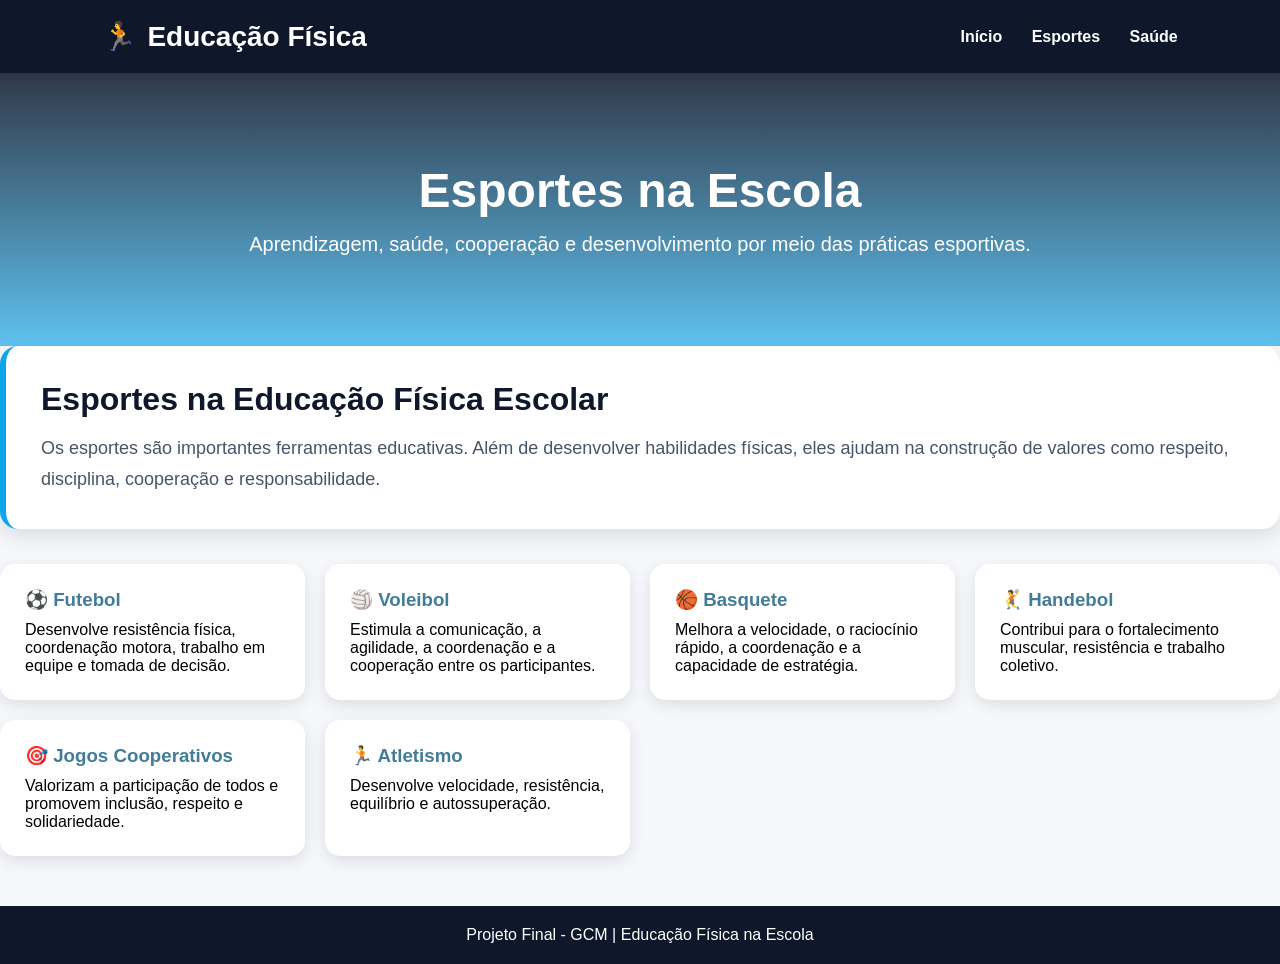
==== esportes.html @ 092c9ba0 "Adição da página de esportes com conteúdoe informações educativas" ====
<!DOCTYPE html>
<html lang="pt-BR">
<head>
  <meta charset="UTF-8">
  <meta name="viewport" content="width=device-width, initial-scale=1.0">
  <title>Esportes</title>
  <link rel="stylesheet" href="style.css">
</head>
<body>

<header class="header">
  <div class="logo">
    🏃 <span>Educação Física</span>
  </div>

  <nav>
    <a href="index.html">Início</a>
    <a href="esportes.html">Esportes</a>
    <a href="saude.html">Saúde</a>
  </nav>
</header>

<section class="banner-pagina">
  <h1>Esportes na Escola</h1>
  <p>Aprendizagem, saúde, cooperação e desenvolvimento por meio das práticas esportivas.</p>
</section>

<main class="pagina">

  <section class="intro">
    <h2>Esportes na Educação Física Escolar</h2>
    <p>
      Os esportes são importantes ferramentas educativas. Além de desenvolver habilidades físicas,
      eles ajudam na construção de valores como respeito, disciplina, cooperação e responsabilidade.
    </p>
  </section>

  <section class="lista">

    <div>
      <h3>⚽ Futebol</h3>
      <p>Desenvolve resistência física, coordenação motora, trabalho em equipe e tomada de decisão.</p>
    </div>

    <div>
      <h3>🏐 Voleibol</h3>
      <p>Estimula a comunicação, a agilidade, a coordenação e a cooperação entre os participantes.</p>
    </div>

    <div>
      <h3>🏀 Basquete</h3>
      <p>Melhora a velocidade, o raciocínio rápido, a coordenação e a capacidade de estratégia.</p>
    </div>

    <div>
      <h3>🤾 Handebol</h3>
      <p>Contribui para o fortalecimento muscular, resistência e trabalho coletivo.</p>
    </div>

    <div>
      <h3>🎯 Jogos Cooperativos</h3>
      <p>Valorizam a participação de todos e promovem inclusão, respeito e solidariedade.</p>
    </div>

    <div>
      <h3>🏃 Atletismo</h3>
      <p>Desenvolve velocidade, resistência, equilíbrio e autossuperação.</p>
    </div>

  </section>

</main>

<footer>
  <p>Projeto Final - GCM | Educação Física na Escola</p>
</footer>

</body>
</html>
---- style.css ----
*{
margin:0;
padding:0;
box-sizing:border-box;
font-family:'Segoe UI',sans-serif;
}

body{
background:#f5f7fa;
}

.header{
background:#0f172a;
padding:20px 8%;
display:flex;
justify-content:space-between;
align-items:center;
box-shadow:0 4px 10px rgba(0,0,0,0.2);
}

.logo{
color:white;
font-size:28px;
font-weight:bold;
display:flex;
align-items:center;
gap:10px;
}

.logo i{
color:#38bdf8;
font-size:32px;
}

nav a{
color:white;
color:(226, 241, 14);
text-decoration:none;
margin-left:25px;
font-weight:600;
}

nav a:hover{
color:#38bdf8;
}

.hero{
height:550px;
background:
linear-gradient(rgba(15,23,42,.75),
rgba(14,165,233,.55)),
url("https://images.unsplash.com/photo-1517649763962-0c623066013b?auto=format&fit=crop&w=1600&q=80");

background-size:cover;
background-position:center;
display:flex;
align-items:center;
padding:0 8%;
color:white;
}

.hero-content{
max-width:700px;
}

.hero h1{
font-size:58px;
margin-bottom:20px;
}

.hero p{
font-size:22px;
margin-bottom:30px;
}

.btn{
background:#f97316;
padding:15px 35px;
border-radius:30px;
text-decoration:none;
color:white;
font-weight:bold;
}

.btn:hover{
background:#ea580c;
}

.cards{
width:85%;
margin:60px auto;
display:grid;
grid-template-columns:repeat(auto-fit,minmax(280px,1fr));
gap:25px;
}

.card{
background:white;
padding:30px;
border-radius:15px;
box-shadow:0 5px 15px rgba(0,0,0,0.1);
text-align:center;
transition:.3s;
}

.card:hover{
transform:translateY(-8px);
}

.card i{
font-size:50px;
color:#0ea5e9;
margin-bottom:15px;
}

.card h3{
margin-bottom:10px;
color:#0f172a;
}

footer{
background:#0f172a;
color:white;
text-align:center;
padding:20px;
margin-top:50px;
}

@media(max-width:768px){

.hero h1{
font-size:38px;
}

.hero p{
font-size:18px;
}

.header{
flex-direction:column;
}

nav{
margin-top:15px;
}

}
.sobre-site{
width:85%;
margin:60px auto;
background:white;
padding:35px;
border-radius:15px;
box-shadow:0 5px 15px rgba(0,0,0,.1);
}

.sobre-site h2{
margin-bottom:20px;
color:#0f172a;
}

.sobre-site p{
margin-bottom:15px;
line-height:1.8;
font-size:18px;
}

.lista{
display:grid;
grid-template-columns:repeat(auto-fit,minmax(300px,1fr));
gap:20px;
margin-top:30px;
}

.lista div{
background:rgb(255, 255, 255);
padding:25px;
border-radius:15px;
box-shadow:0 5px 15px rgba(0,0,0,.1);
}

.lista h3{
color:#417c99;
margin-bottom:10px;
}
.banner-pagina {
  background: linear-gradient(rgba(15,23,42,.85), rgba(14,165,233,.65)),
  url("https://images.unsplash.com/photo-1521412644187-c49fa049e84d?auto=format&fit=crop&w=1600&q=80");
  background-size: cover;
  background-position: center;
  color: white;
  padding: 90px 8%;
  text-align: center;
}

.banner-pagina h1 {
  font-size: 48px;
  margin-bottom: 15px;
}

.banner-pagina p {
  font-size: 20px;
  max-width: 800px;
  margin: auto;
}

.intro {
  background: white;
  padding: 35px;
  border-radius: 18px;
  box-shadow: 0 8px 20px rgba(0,0,0,.10);
  margin-bottom: 35px;
  border-left: 6px solid #0ea5e9;
}

.intro h2 {
  color: #0f172a;
  font-size: 32px;
  margin-bottom: 15px;
}

.intro p {
  color: #475569;
  font-size: 18px;
  line-height: 1.7;
}

.lista div {
  transition: .3s;
}

.lista div:hover {
  transform: translateY(-8px);
  border-top: 5px solid #f97316;
}

@media(max-width:768px) {
  .banner-pagina h1 {
    font-size: 34px;
  }

  .banner-pagina p {
    font-size: 17px;
  }
}
.banner-saude{
background:
linear-gradient(rgba(15,23,42,.85),
rgba(34,197,94,.55)),
url("https://images.unsplash.com/photo-1518611012118-696072aa579a?auto=format&fit=crop&w=1600&q=80");

background-size:cover;
background-position:center;
color:white;
text-align:center;
padding:90px 8%;
}

.banner-saude h1{
font-size:48px;
margin-bottom:15px;
}

.banner-saude p{
font-size:20px;
max-width:800px;
margin:auto;
}

.beneficios{
margin-top:50px;
}

.beneficios h2{
text-align:center;
margin-bottom:30px;
font-size:32px;
color:#0f172a;
}

.beneficios-grid{
display:grid;
grid-template-columns:repeat(auto-fit,minmax(220px,1fr));
gap:20px;
}

.beneficio-card{
background:white;
padding:30px;
text-align:center;
border-radius:15px;
box-shadow:0 5px 15px rgba(0,0,0,.1);
font-size:40px;
transition:.3s;
}

.beneficio-card h3{
font-size:18px;
margin-top:15px;
color:#0f172a;
}

.beneficio-card:hover{
transform:translateY(-8px);
background:#f0fdf4;
}

@media(max-width:768px){

.banner-saude h1{
font-size:34px;
}

.banner-saude p{
font-size:17px;
}

}
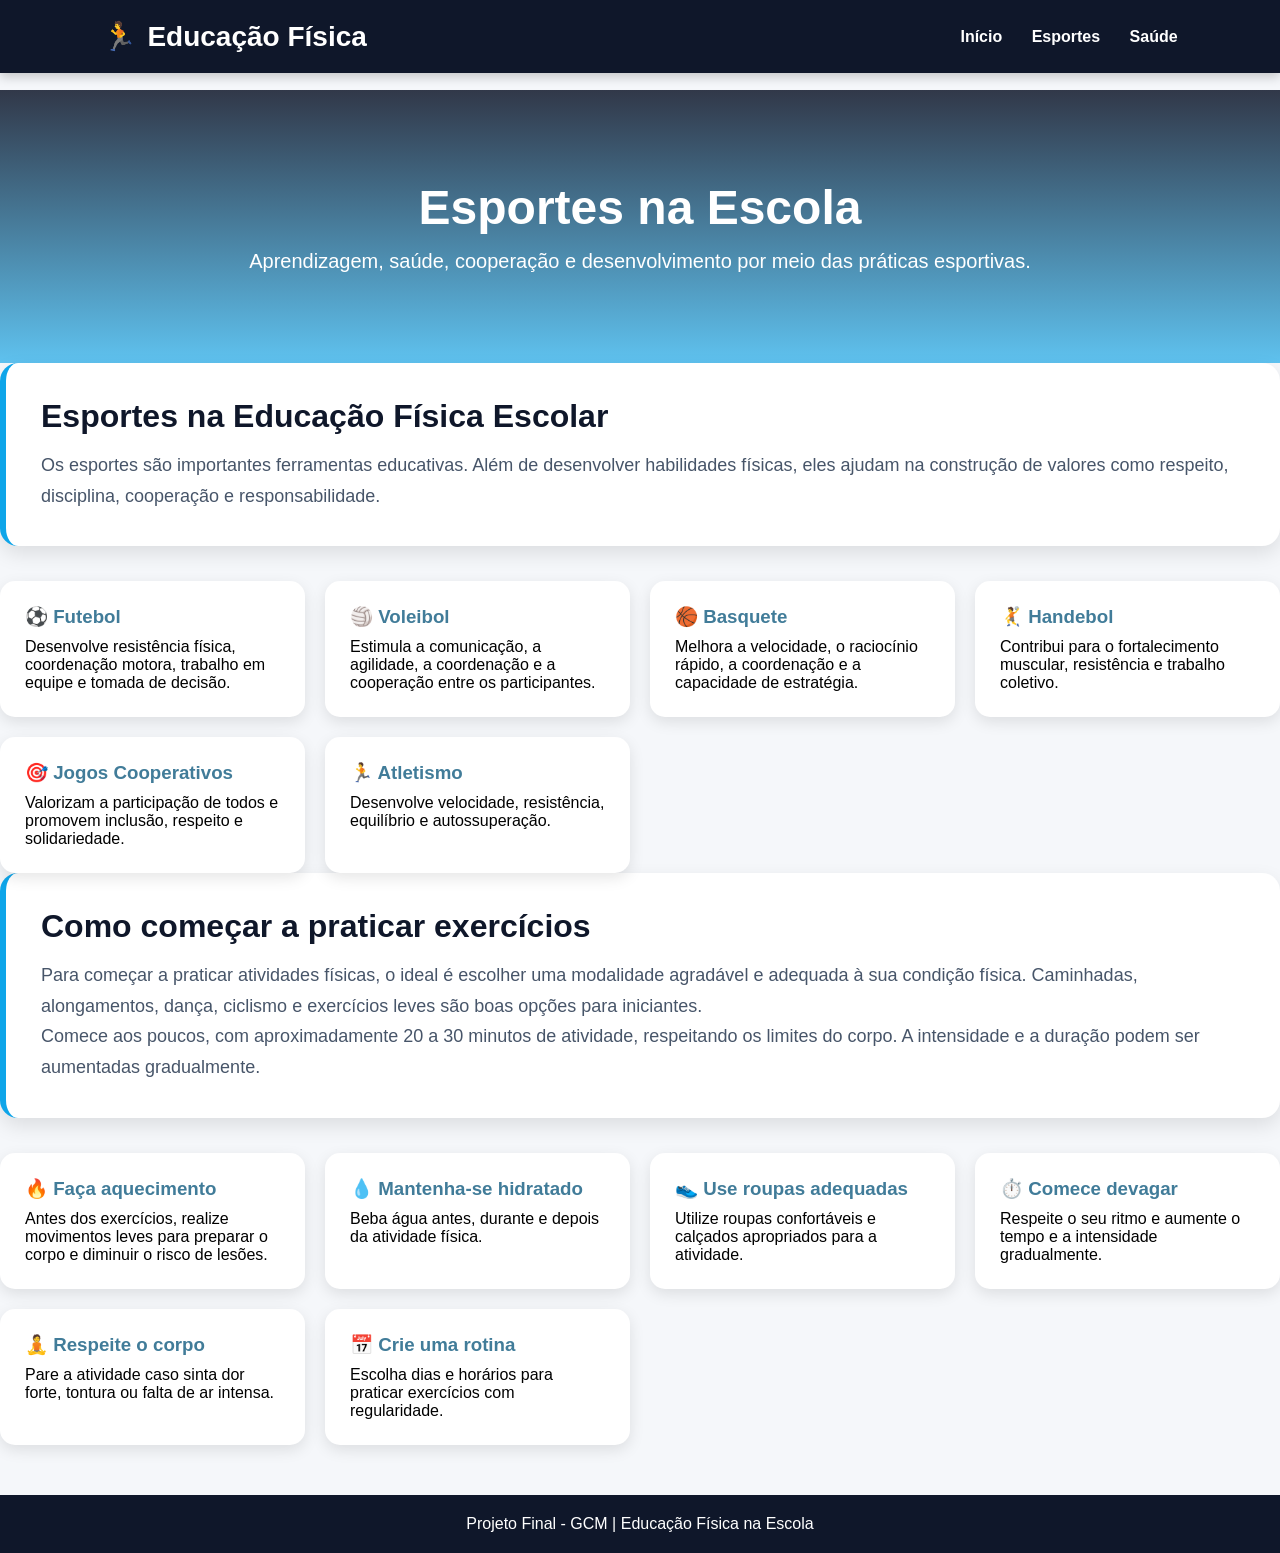
==== commit e86ccdd2: "ISSUE-14: Foram adicionadas recomendações para iniciantes, aquecimento, hidratação e prática segura " ====
--- a/esportes.html
+++ b/esportes.html
@@ -67,7 +67,66 @@
       <p>Desenvolve velocidade, resistência, equilíbrio e autossuperação.</p>
     </div>
 
-  </section>
+  </section><section class="intro">
+  <h2>Como começar a praticar exercícios</h2>
+
+  <p>
+    Para começar a praticar atividades físicas, o ideal é escolher uma
+    modalidade agradável e adequada à sua condição física. Caminhadas,
+    alongamentos, dança, ciclismo e exercícios leves são boas opções para
+    iniciantes.
+  </p>
+
+  <p>
+    Comece aos poucos, com aproximadamente 20 a 30 minutos de atividade,
+    respeitando os limites do corpo. A intensidade e a duração podem ser
+    aumentadas gradualmente.
+  </p>
+</section>
+<section class="lista">
+  <div>
+    <h3>🔥 Faça aquecimento</h3>
+    <p>
+      Antes dos exercícios, realize movimentos leves para preparar o corpo
+      e diminuir o risco de lesões.
+    </p>
+  </div>
+
+  <div>
+    <h3>💧 Mantenha-se hidratado</h3>
+    <p>
+      Beba água antes, durante e depois da atividade física.
+    </p>
+  </div>
+
+  <div>
+    <h3>👟 Use roupas adequadas</h3>
+    <p>
+      Utilize roupas confortáveis e calçados apropriados para a atividade.
+    </p>
+  </div>
+
+  <div>
+    <h3>⏱️ Comece devagar</h3>
+    <p>
+      Respeite o seu ritmo e aumente o tempo e a intensidade gradualmente.
+    </p>
+  </div>
+
+  <div>
+    <h3>🧘 Respeite o corpo</h3>
+    <p>
+      Pare a atividade caso sinta dor forte, tontura ou falta de ar intensa.
+    </p>
+  </div>
+
+  <div>
+    <h3>📅 Crie uma rotina</h3>
+    <p>
+      Escolha dias e horários para praticar exercícios com regularidade.
+    </p>
+  </div>
+</section>
 
 </main>
 
--- a/style.css
+++ b/style.css
@@ -7,6 +7,7 @@
 
 body{
 background:#f5f7fa;
+padding-top:90px;
 }
 
 .header{
@@ -16,6 +17,12 @@
 justify-content:space-between;
 align-items:center;
 box-shadow:0 4px 10px rgba(0,0,0,0.2);
+
+position:fixed;
+top:0;
+left:0;
+width:100%;
+z-index:1000;
 }
 
 .logo{
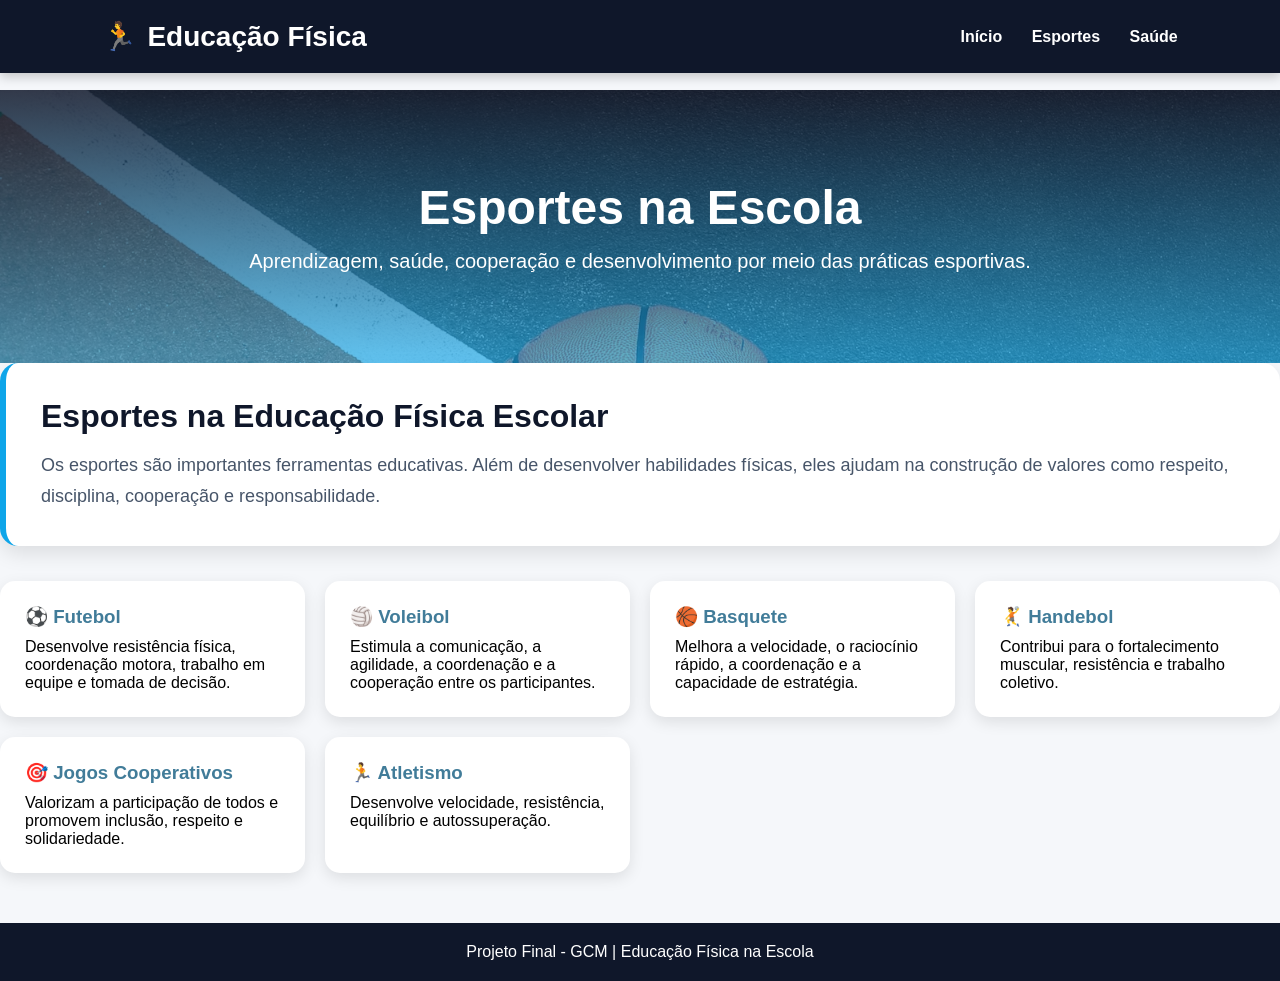
==== commit 5ab756e5: "Revert "ISSUE-14: Foram adicionadas recomendações para iniciantes, aquecimento, hidratação e prática" ====
--- a/esportes.html
+++ b/esportes.html
@@ -67,66 +67,7 @@
       <p>Desenvolve velocidade, resistência, equilíbrio e autossuperação.</p>
     </div>
 
-  </section><section class="intro">
-  <h2>Como começar a praticar exercícios</h2>
-
-  <p>
-    Para começar a praticar atividades físicas, o ideal é escolher uma
-    modalidade agradável e adequada à sua condição física. Caminhadas,
-    alongamentos, dança, ciclismo e exercícios leves são boas opções para
-    iniciantes.
-  </p>
-
-  <p>
-    Comece aos poucos, com aproximadamente 20 a 30 minutos de atividade,
-    respeitando os limites do corpo. A intensidade e a duração podem ser
-    aumentadas gradualmente.
-  </p>
-</section>
-<section class="lista">
-  <div>
-    <h3>🔥 Faça aquecimento</h3>
-    <p>
-      Antes dos exercícios, realize movimentos leves para preparar o corpo
-      e diminuir o risco de lesões.
-    </p>
-  </div>
-
-  <div>
-    <h3>💧 Mantenha-se hidratado</h3>
-    <p>
-      Beba água antes, durante e depois da atividade física.
-    </p>
-  </div>
-
-  <div>
-    <h3>👟 Use roupas adequadas</h3>
-    <p>
-      Utilize roupas confortáveis e calçados apropriados para a atividade.
-    </p>
-  </div>
-
-  <div>
-    <h3>⏱️ Comece devagar</h3>
-    <p>
-      Respeite o seu ritmo e aumente o tempo e a intensidade gradualmente.
-    </p>
-  </div>
-
-  <div>
-    <h3>🧘 Respeite o corpo</h3>
-    <p>
-      Pare a atividade caso sinta dor forte, tontura ou falta de ar intensa.
-    </p>
-  </div>
-
-  <div>
-    <h3>📅 Crie uma rotina</h3>
-    <p>
-      Escolha dias e horários para praticar exercícios com regularidade.
-    </p>
-  </div>
-</section>
+  </section>
 
 </main>
 
--- a/style.css
+++ b/style.css
@@ -56,7 +56,7 @@
 background:
 linear-gradient(rgba(15,23,42,.75),
 rgba(14,165,233,.55)),
-url("https://images.unsplash.com/photo-1517649763962-0c623066013b?auto=format&fit=crop&w=1600&q=80");
+url("img/banner-home.avif");
 
 background-size:cover;
 background-position:center;
@@ -192,7 +192,7 @@
 }
 .banner-pagina {
   background: linear-gradient(rgba(15,23,42,.85), rgba(14,165,233,.65)),
-  url("https://images.unsplash.com/photo-1521412644187-c49fa049e84d?auto=format&fit=crop&w=1600&q=80");
+  url("img/banner-esportes.avif");
   background-size: cover;
   background-position: center;
   color: white;
@@ -254,7 +254,7 @@
 background:
 linear-gradient(rgba(15,23,42,.85),
 rgba(34,197,94,.55)),
-url("https://images.unsplash.com/photo-1518611012118-696072aa579a?auto=format&fit=crop&w=1600&q=80");
+url("img/banner-saude.avif");
 
 background-size:cover;
 background-position:center;
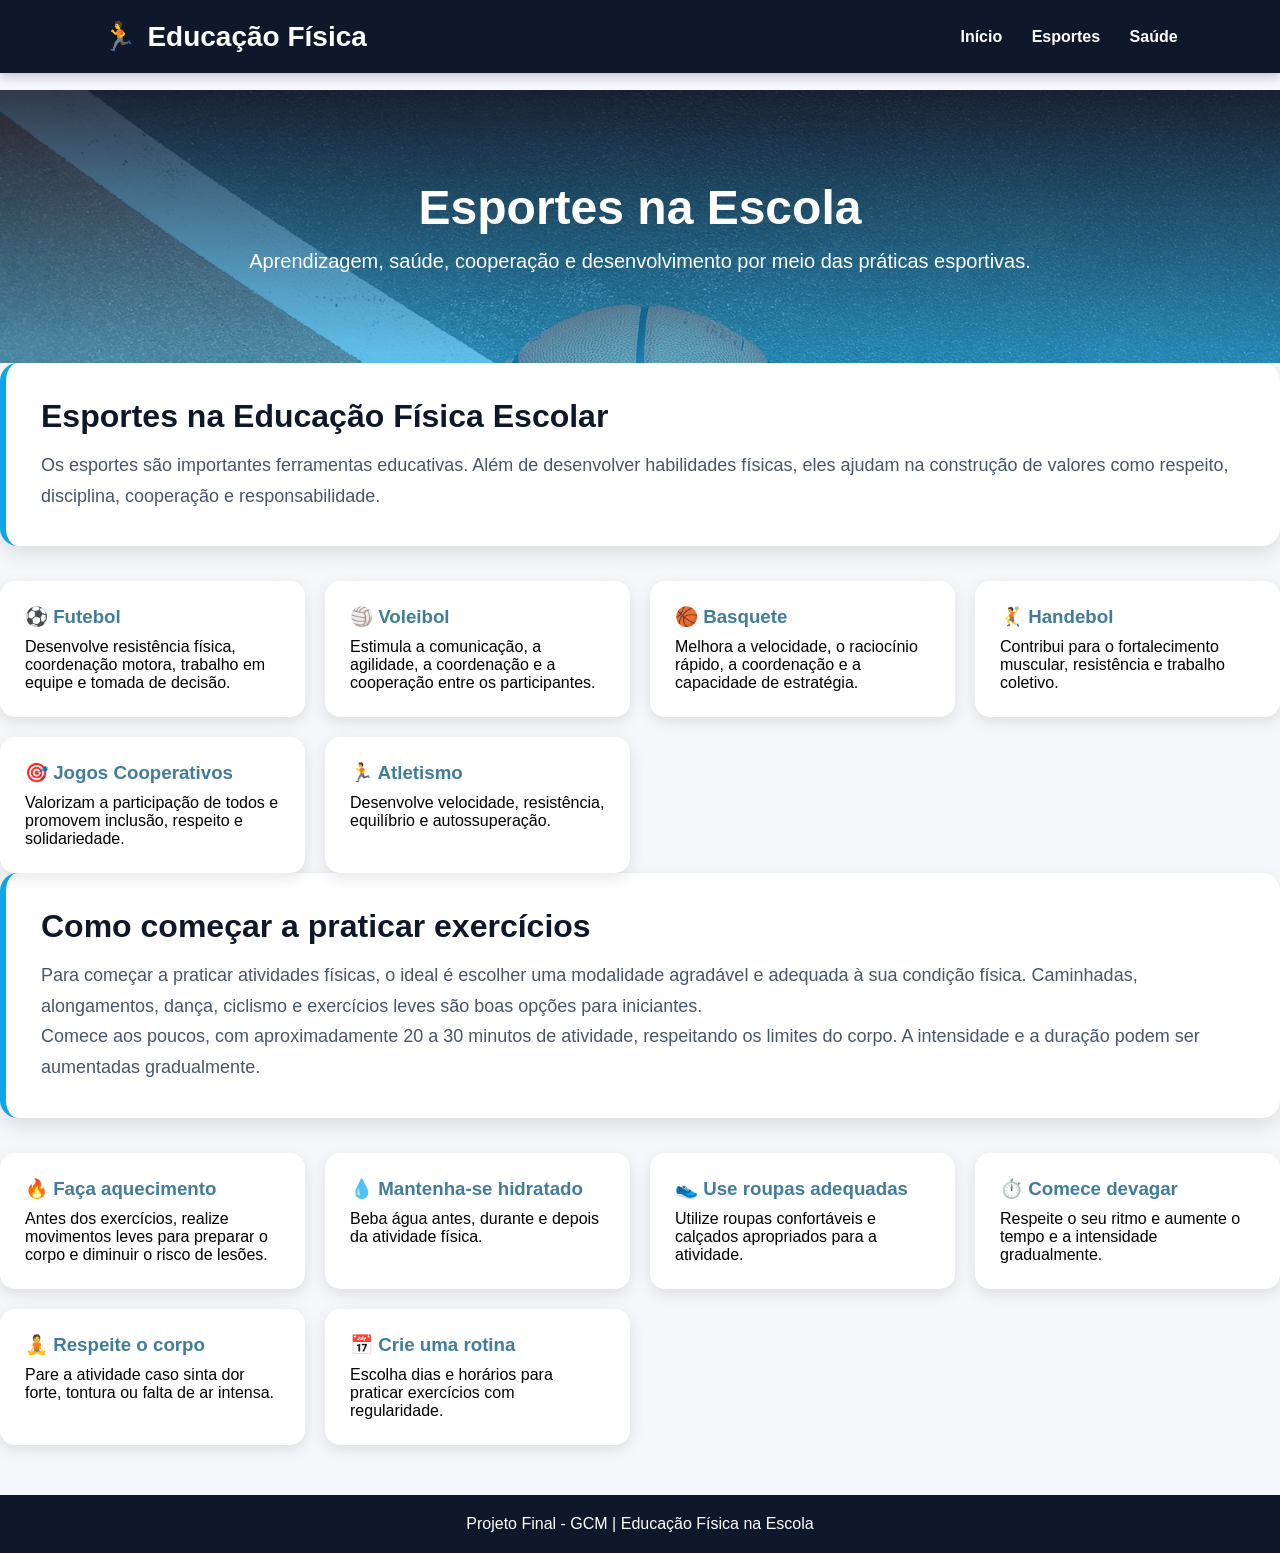
==== commit cf4fda0b: "ISSUE-14: Foram adicionadas recomendações para iniciantes, aquecimento, hidratação e prática segura " ====
--- a/esportes.html
+++ b/esportes.html
@@ -1,79 +1,142 @@
 <!DOCTYPE html>
 <html lang="pt-BR">
+
 <head>
   <meta charset="UTF-8">
   <meta name="viewport" content="width=device-width, initial-scale=1.0">
   <title>Esportes</title>
   <link rel="stylesheet" href="style.css">
 </head>
+
 <body>
 
-<header class="header">
-  <div class="logo">
-    🏃 <span>Educação Física</span>
-  </div>
+  <header class="header">
+    <div class="logo">
+      🏃 <span>Educação Física</span>
+    </div>
 
-  <nav>
-    <a href="index.html">Início</a>
-    <a href="esportes.html">Esportes</a>
-    <a href="saude.html">Saúde</a>
-  </nav>
-</header>
+    <nav>
+      <a href="index.html">Início</a>
+      <a href="esportes.html">Esportes</a>
+      <a href="saude.html">Saúde</a>
+    </nav>
+  </header>
 
-<section class="banner-pagina">
-  <h1>Esportes na Escola</h1>
-  <p>Aprendizagem, saúde, cooperação e desenvolvimento por meio das práticas esportivas.</p>
-</section>
-
-<main class="pagina">
-
-  <section class="intro">
-    <h2>Esportes na Educação Física Escolar</h2>
-    <p>
-      Os esportes são importantes ferramentas educativas. Além de desenvolver habilidades físicas,
-      eles ajudam na construção de valores como respeito, disciplina, cooperação e responsabilidade.
-    </p>
+  <section class="banner-pagina">
+    <h1>Esportes na Escola</h1>
+    <p>Aprendizagem, saúde, cooperação e desenvolvimento por meio das práticas esportivas.</p>
   </section>
 
-  <section class="lista">
+  <main class="pagina">
 
-    <div>
-      <h3>⚽ Futebol</h3>
-      <p>Desenvolve resistência física, coordenação motora, trabalho em equipe e tomada de decisão.</p>
-    </div>
+    <section class="intro">
+      <h2>Esportes na Educação Física Escolar</h2>
+      <p>
+        Os esportes são importantes ferramentas educativas. Além de desenvolver habilidades físicas,
+        eles ajudam na construção de valores como respeito, disciplina, cooperação e responsabilidade.
+      </p>
+    </section>
 
-    <div>
-      <h3>🏐 Voleibol</h3>
-      <p>Estimula a comunicação, a agilidade, a coordenação e a cooperação entre os participantes.</p>
-    </div>
+    <section class="lista">
 
-    <div>
-      <h3>🏀 Basquete</h3>
-      <p>Melhora a velocidade, o raciocínio rápido, a coordenação e a capacidade de estratégia.</p>
-    </div>
+      <div>
+        <h3>⚽ Futebol</h3>
+        <p>Desenvolve resistência física, coordenação motora, trabalho em equipe e tomada de decisão.</p>
+      </div>
 
-    <div>
-      <h3>🤾 Handebol</h3>
-      <p>Contribui para o fortalecimento muscular, resistência e trabalho coletivo.</p>
-    </div>
+      <div>
+        <h3>🏐 Voleibol</h3>
+        <p>Estimula a comunicação, a agilidade, a coordenação e a cooperação entre os participantes.</p>
+      </div>
 
-    <div>
-      <h3>🎯 Jogos Cooperativos</h3>
-      <p>Valorizam a participação de todos e promovem inclusão, respeito e solidariedade.</p>
-    </div>
+      <div>
+        <h3>🏀 Basquete</h3>
+        <p>Melhora a velocidade, o raciocínio rápido, a coordenação e a capacidade de estratégia.</p>
+      </div>
 
-    <div>
-      <h3>🏃 Atletismo</h3>
-      <p>Desenvolve velocidade, resistência, equilíbrio e autossuperação.</p>
-    </div>
+      <div>
+        <h3>🤾 Handebol</h3>
+        <p>Contribui para o fortalecimento muscular, resistência e trabalho coletivo.</p>
+      </div>
 
-  </section>
+      <div>
+        <h3>🎯 Jogos Cooperativos</h3>
+        <p>Valorizam a participação de todos e promovem inclusão, respeito e solidariedade.</p>
+      </div>
 
-</main>
+      <div>
+        <h3>🏃 Atletismo</h3>
+        <p>Desenvolve velocidade, resistência, equilíbrio e autossuperação.</p>
+      </div>
 
-<footer>
-  <p>Projeto Final - GCM | Educação Física na Escola</p>
-</footer>
+    </section>
+    <section class="intro">
+      <h2>Como começar a praticar exercícios</h2>
+
+      <p>
+        Para começar a praticar atividades físicas, o ideal é escolher uma
+        modalidade agradável e adequada à sua condição física. Caminhadas,
+        alongamentos, dança, ciclismo e exercícios leves são boas opções para
+        iniciantes.
+      </p>
+
+      <p>
+        Comece aos poucos, com aproximadamente 20 a 30 minutos de atividade,
+        respeitando os limites do corpo. A intensidade e a duração podem ser
+        aumentadas gradualmente.
+      </p>
+    </section>
+
+    <section class="lista">
+      <div>
+        <h3>🔥 Faça aquecimento</h3>
+        <p>
+          Antes dos exercícios, realize movimentos leves para preparar o corpo
+          e diminuir o risco de lesões.
+        </p>
+      </div>
+
+      <div>
+        <h3>💧 Mantenha-se hidratado</h3>
+        <p>
+          Beba água antes, durante e depois da atividade física.
+        </p>
+      </div>
+
+      <div>
+        <h3>👟 Use roupas adequadas</h3>
+        <p>
+          Utilize roupas confortáveis e calçados apropriados para a atividade.
+        </p>
+      </div>
+
+      <div>
+        <h3>⏱️ Comece devagar</h3>
+        <p>
+          Respeite o seu ritmo e aumente o tempo e a intensidade gradualmente.
+        </p>
+      </div>
+
+      <div>
+        <h3>🧘 Respeite o corpo</h3>
+        <p>
+          Pare a atividade caso sinta dor forte, tontura ou falta de ar intensa.
+        </p>
+      </div>
+
+      <div>
+        <h3>📅 Crie uma rotina</h3>
+        <p>
+          Escolha dias e horários para praticar exercícios com regularidade.
+        </p>
+      </div>
+    </section>
+  </main>
+
+  <footer>
+    <p>Projeto Final - GCM | Educação Física na Escola</p>
+  </footer>
 
 </body>
+
 </html>
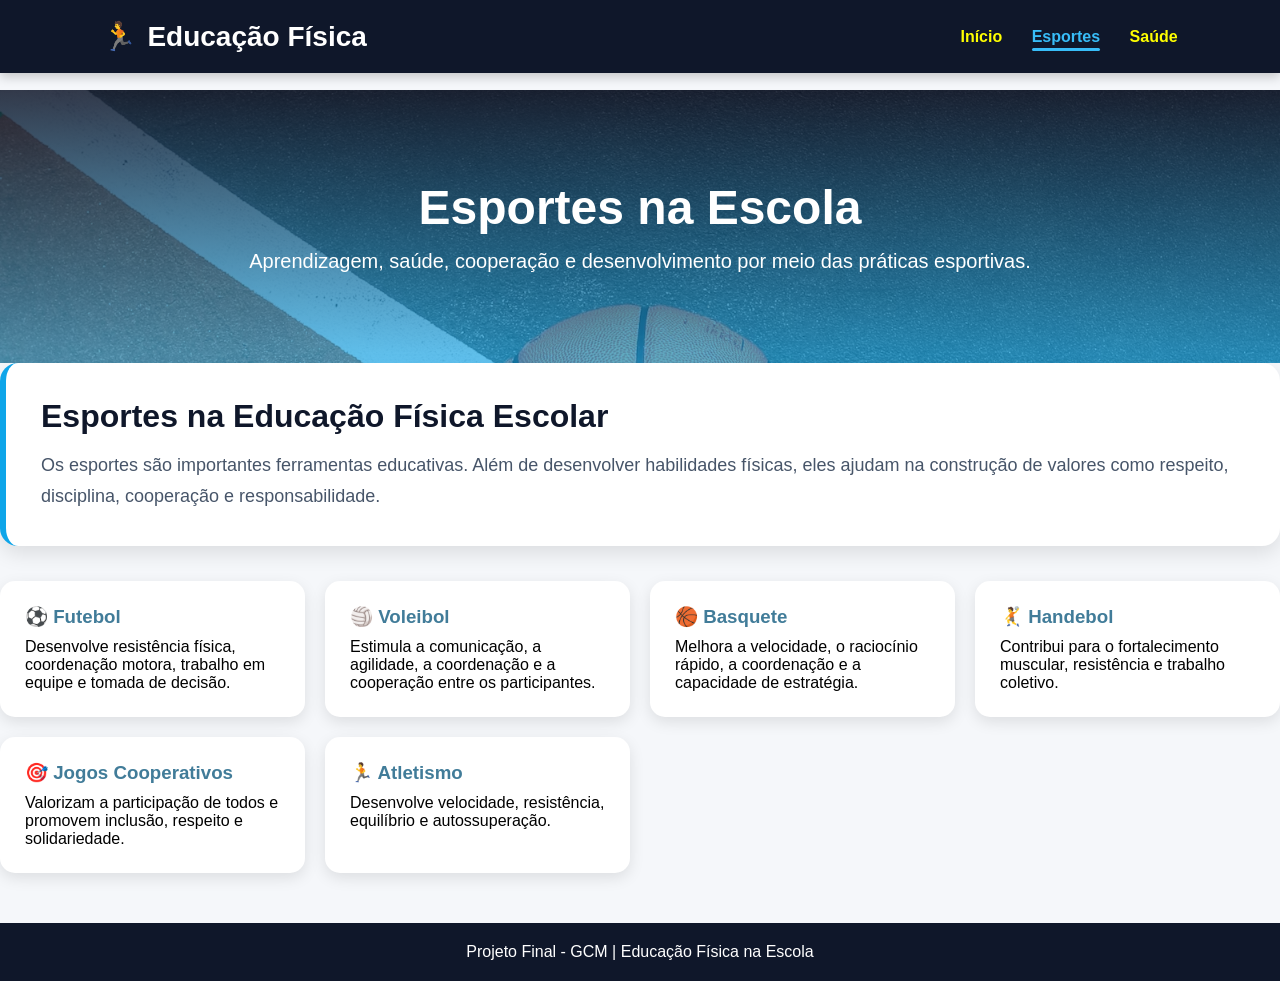
==== commit 9c897698: "Issue#8: Classe active adicionada à navbar para destacar a página atualmente aberta" ====
--- a/esportes.html
+++ b/esportes.html
@@ -1,142 +1,79 @@
 <!DOCTYPE html>
 <html lang="pt-BR">
-
 <head>
   <meta charset="UTF-8">
   <meta name="viewport" content="width=device-width, initial-scale=1.0">
   <title>Esportes</title>
   <link rel="stylesheet" href="style.css">
 </head>
-
 <body>
 
-  <header class="header">
-    <div class="logo">
-      🏃 <span>Educação Física</span>
+<header class="header">
+  <div class="logo">
+    🏃 <span>Educação Física</span>
+  </div>
+
+  <nav>
+    <a href="index.html">Início</a>
+    <a href="esportes.html" class="active">Esportes</a>
+    <a href="saude.html">Saúde</a>
+  </nav>
+</header>
+
+<section class="banner-pagina">
+  <h1>Esportes na Escola</h1>
+  <p>Aprendizagem, saúde, cooperação e desenvolvimento por meio das práticas esportivas.</p>
+</section>
+
+<main class="pagina">
+
+  <section class="intro">
+    <h2>Esportes na Educação Física Escolar</h2>
+    <p>
+      Os esportes são importantes ferramentas educativas. Além de desenvolver habilidades físicas,
+      eles ajudam na construção de valores como respeito, disciplina, cooperação e responsabilidade.
+    </p>
+  </section>
+
+  <section class="lista">
+
+    <div>
+      <h3>⚽ Futebol</h3>
+      <p>Desenvolve resistência física, coordenação motora, trabalho em equipe e tomada de decisão.</p>
     </div>
 
-    <nav>
-      <a href="index.html">Início</a>
-      <a href="esportes.html">Esportes</a>
-      <a href="saude.html">Saúde</a>
-    </nav>
-  </header>
+    <div>
+      <h3>🏐 Voleibol</h3>
+      <p>Estimula a comunicação, a agilidade, a coordenação e a cooperação entre os participantes.</p>
+    </div>
 
-  <section class="banner-pagina">
-    <h1>Esportes na Escola</h1>
-    <p>Aprendizagem, saúde, cooperação e desenvolvimento por meio das práticas esportivas.</p>
+    <div>
+      <h3>🏀 Basquete</h3>
+      <p>Melhora a velocidade, o raciocínio rápido, a coordenação e a capacidade de estratégia.</p>
+    </div>
+
+    <div>
+      <h3>🤾 Handebol</h3>
+      <p>Contribui para o fortalecimento muscular, resistência e trabalho coletivo.</p>
+    </div>
+
+    <div>
+      <h3>🎯 Jogos Cooperativos</h3>
+      <p>Valorizam a participação de todos e promovem inclusão, respeito e solidariedade.</p>
+    </div>
+
+    <div>
+      <h3>🏃 Atletismo</h3>
+      <p>Desenvolve velocidade, resistência, equilíbrio e autossuperação.</p>
+    </div>
+
   </section>
 
-  <main class="pagina">
+</main>
 
-    <section class="intro">
-      <h2>Esportes na Educação Física Escolar</h2>
-      <p>
-        Os esportes são importantes ferramentas educativas. Além de desenvolver habilidades físicas,
-        eles ajudam na construção de valores como respeito, disciplina, cooperação e responsabilidade.
-      </p>
-    </section>
-
-    <section class="lista">
-
-      <div>
-        <h3>⚽ Futebol</h3>
-        <p>Desenvolve resistência física, coordenação motora, trabalho em equipe e tomada de decisão.</p>
-      </div>
-
-      <div>
-        <h3>🏐 Voleibol</h3>
-        <p>Estimula a comunicação, a agilidade, a coordenação e a cooperação entre os participantes.</p>
-      </div>
-
-      <div>
-        <h3>🏀 Basquete</h3>
-        <p>Melhora a velocidade, o raciocínio rápido, a coordenação e a capacidade de estratégia.</p>
-      </div>
-
-      <div>
-        <h3>🤾 Handebol</h3>
-        <p>Contribui para o fortalecimento muscular, resistência e trabalho coletivo.</p>
-      </div>
-
-      <div>
-        <h3>🎯 Jogos Cooperativos</h3>
-        <p>Valorizam a participação de todos e promovem inclusão, respeito e solidariedade.</p>
-      </div>
-
-      <div>
-        <h3>🏃 Atletismo</h3>
-        <p>Desenvolve velocidade, resistência, equilíbrio e autossuperação.</p>
-      </div>
-
-    </section>
-    <section class="intro">
-      <h2>Como começar a praticar exercícios</h2>
-
-      <p>
-        Para começar a praticar atividades físicas, o ideal é escolher uma
-        modalidade agradável e adequada à sua condição física. Caminhadas,
-        alongamentos, dança, ciclismo e exercícios leves são boas opções para
-        iniciantes.
-      </p>
-
-      <p>
-        Comece aos poucos, com aproximadamente 20 a 30 minutos de atividade,
-        respeitando os limites do corpo. A intensidade e a duração podem ser
-        aumentadas gradualmente.
-      </p>
-    </section>
-
-    <section class="lista">
-      <div>
-        <h3>🔥 Faça aquecimento</h3>
-        <p>
-          Antes dos exercícios, realize movimentos leves para preparar o corpo
-          e diminuir o risco de lesões.
-        </p>
-      </div>
-
-      <div>
-        <h3>💧 Mantenha-se hidratado</h3>
-        <p>
-          Beba água antes, durante e depois da atividade física.
-        </p>
-      </div>
-
-      <div>
-        <h3>👟 Use roupas adequadas</h3>
-        <p>
-          Utilize roupas confortáveis e calçados apropriados para a atividade.
-        </p>
-      </div>
-
-      <div>
-        <h3>⏱️ Comece devagar</h3>
-        <p>
-          Respeite o seu ritmo e aumente o tempo e a intensidade gradualmente.
-        </p>
-      </div>
-
-      <div>
-        <h3>🧘 Respeite o corpo</h3>
-        <p>
-          Pare a atividade caso sinta dor forte, tontura ou falta de ar intensa.
-        </p>
-      </div>
-
-      <div>
-        <h3>📅 Crie uma rotina</h3>
-        <p>
-          Escolha dias e horários para praticar exercícios com regularidade.
-        </p>
-      </div>
-    </section>
-  </main>
-
-  <footer>
-    <p>Projeto Final - GCM | Educação Física na Escola</p>
-  </footer>
+<footer>
+  <p>Projeto Final - GCM | Educação Física na Escola</p>
+</footer>
 
 </body>
-
 </html>
--- a/style.css
+++ b/style.css
@@ -40,15 +40,31 @@
 }
 
 nav a{
-color:white;
-color:(226, 241, 14);
-text-decoration:none;
-margin-left:25px;
-font-weight:600;
+    color: yellow;
+    text-decoration: none;
+    margin-left: 25px;
+    font-weight: 600;
+    transition: .3s;
+    position: relative;
 }
 
 nav a:hover{
-color:#38bdf8;
+    color: #38bdf8;
+}
+
+nav a.active{
+    color: #38bdf8;
+}
+
+nav a.active::after{
+    content: "";
+    position: absolute;
+    left: 0;
+    bottom: -6px;
+    width: 100%;
+    height: 3px;
+    background: #38bdf8;
+    border-radius: 3px;
 }
 
 .hero{
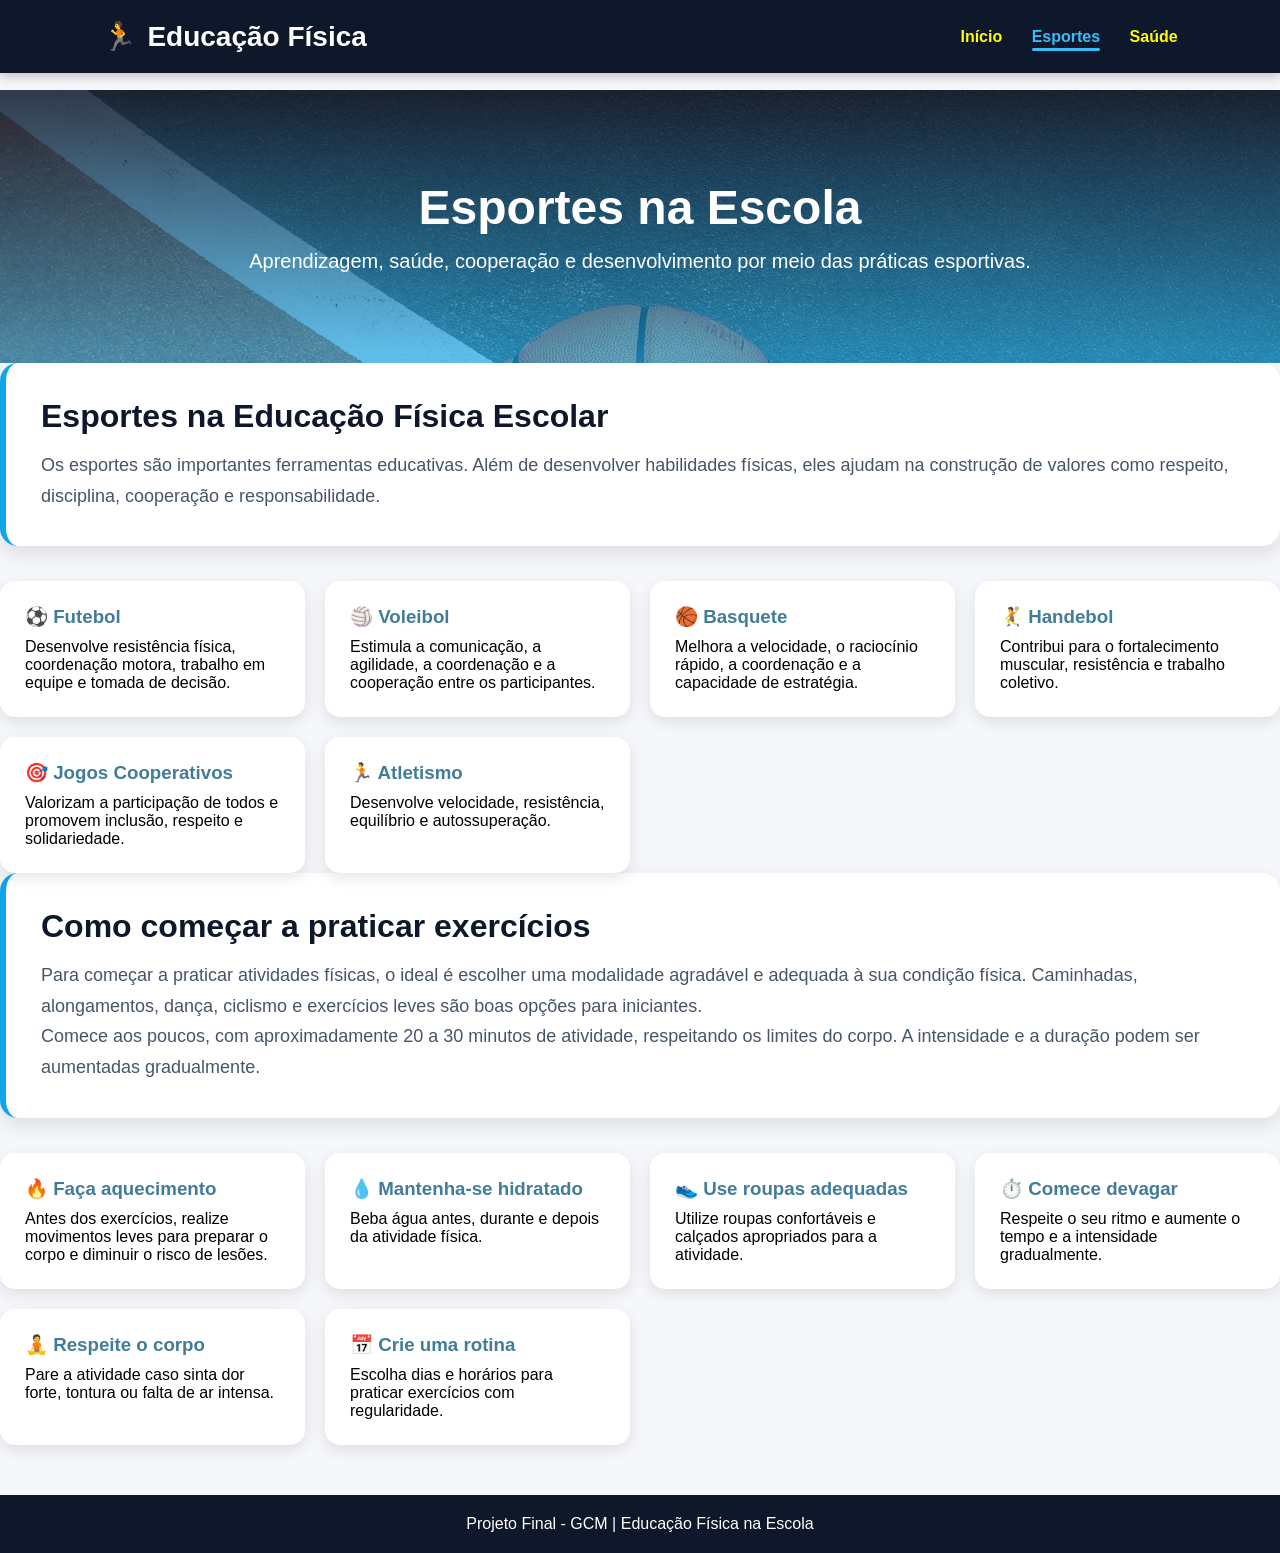
==== commit d78aff74: "Resolve conflito no arquivo esportes.html" ====
--- a/esportes.html
+++ b/esportes.html
@@ -1,79 +1,199 @@
 <!DOCTYPE html>
 <html lang="pt-BR">
+
 <head>
   <meta charset="UTF-8">
   <meta name="viewport" content="width=device-width, initial-scale=1.0">
   <title>Esportes</title>
   <link rel="stylesheet" href="style.css">
 </head>
+
 <body>
 
-<header class="header">
-  <div class="logo">
-    🏃 <span>Educação Física</span>
-  </div>
+  <header class="header">
+    <div class="logo">
+      🏃 <span>Educação Física</span>
+    </div>
 
-  <nav>
-    <a href="index.html">Início</a>
-    <a href="esportes.html" class="active">Esportes</a>
-    <a href="saude.html">Saúde</a>
-  </nav>
-</header>
+    <nav>
+      <a href="index.html">Início</a>
+      <a href="esportes.html" class="active">Esportes</a>
+      <a href="saude.html">Saúde</a>
+    </nav>
+  </header>
 
-<section class="banner-pagina">
-  <h1>Esportes na Escola</h1>
-  <p>Aprendizagem, saúde, cooperação e desenvolvimento por meio das práticas esportivas.</p>
-</section>
-
-<main class="pagina">
-
-  <section class="intro">
-    <h2>Esportes na Educação Física Escolar</h2>
+  <section class="banner-pagina">
+    <h1>Esportes na Escola</h1>
     <p>
-      Os esportes são importantes ferramentas educativas. Além de desenvolver habilidades físicas,
-      eles ajudam na construção de valores como respeito, disciplina, cooperação e responsabilidade.
+      Aprendizagem, saúde, cooperação e desenvolvimento por meio das práticas esportivas.
     </p>
   </section>
 
-  <section class="lista">
+  <main class="pagina">
 
-    <div>
-      <h3>⚽ Futebol</h3>
-      <p>Desenvolve resistência física, coordenação motora, trabalho em equipe e tomada de decisão.</p>
-    </div>
+    <section class="intro">
+      <h2>Esportes na Educação Física Escolar</h2>
 
-    <div>
-      <h3>🏐 Voleibol</h3>
-      <p>Estimula a comunicação, a agilidade, a coordenação e a cooperação entre os participantes.</p>
-    </div>
+      <p>
+        Os esportes são importantes ferramentas educativas. Além de desenvolver habilidades físicas,
+        eles ajudam na construção de valores como respeito, disciplina, cooperação e responsabilidade.
+      </p>
+    </section>
 
-    <div>
-      <h3>🏀 Basquete</h3>
-      <p>Melhora a velocidade, o raciocínio rápido, a coordenação e a capacidade de estratégia.</p>
-    </div>
+    <section class="lista">
 
-    <div>
-      <h3>🤾 Handebol</h3>
-      <p>Contribui para o fortalecimento muscular, resistência e trabalho coletivo.</p>
-    </div>
+      <div data-descricao="Esporte de invasão jogado predominantemente com os pés, onde duas equipes buscam o gol. Na Educação Física, desenvolve a visão periférica, o controle motor dos membros inferiores, a tomada de decisão em ritmo acelerado e a liderança coletiva.">
+        <h3>⚽ Futebol</h3>
+        <p>
+          Desenvolve resistência física, coordenação motora, trabalho em equipe e tomada de decisão.
+        </p>
+      </div>
 
-    <div>
-      <h3>🎯 Jogos Cooperativos</h3>
-      <p>Valorizam a participação de todos e promovem inclusão, respeito e solidariedade.</p>
-    </div>
+      <div data-descricao="Modalidade sem contato físico direto entre os adversários, dividida por uma rede elevada. Trabalha a impulsão, reflexos rápidos, leitura de trajetória e, principalmente, a comunicação verbal e a confiança mútua para a construção das jogadas.">
+        <h3>🏐 Voleibol</h3>
+        <p>
+          Estimula a comunicação, a agilidade, a coordenação e a cooperação entre os participantes.
+        </p>
+      </div>
 
-    <div>
-      <h3>🏃 Atletismo</h3>
-      <p>Desenvolve velocidade, resistência, equilíbrio e autossuperação.</p>
-    </div>
+      <div data-descricao="Jogo dinâmico de transições rápidas cujo objetivo é pontuar na cesta adversária. Estimula a coordenação óculo-manual, o equilíbrio, o raciocínio tático sob pressão e a concentração, além de exigir constante movimentação em quadra.">
+        <h3>🏀 Basquete</h3>
+        <p>
+          Melhora a velocidade, o raciocínio rápido, a coordenação e a capacidade de estratégia.
+        </p>
+      </div>
 
-  </section>
+      <div data-descricao="Esporte de ritmo veloz focado no passe e arremesso com as mãos. Fortalece a musculatura do tronco e membros superiores, aprimora a percepção de espaço, o tempo de reação e o respeito à integridade física do colega nos momentos de contato.">
+        <h3>🤾 Handebol</h3>
+        <p>
+          Contribui para o fortalecimento muscular, resistência e trabalho coletivo.
+        </p>
+      </div>
 
-</main>
+      <div data-descricao="Dinâmicas em que o desafio é superado com a união de todos, eliminando a lógica de vencedores e perdedores. Focam no desenvolvimento socioemocional, na escuta ativa, na empatia e na integração de diferentes níveis de habilidade.">
+        <h3>🎯 Jogos Cooperativos</h3>
+        <p>
+          Valorizam a participação de todos e promovem inclusão, respeito e solidariedade.
+        </p>
+      </div>
 
-<footer>
-  <p>Projeto Final - GCM | Educação Física na Escola</p>
-</footer>
+      <div data-descricao="Conjunto de práticas ancestrais dividido em corridas, saltos e arremessos, considerado a base dos esportes. Promove o autoconhecimento corporal, a disciplina, a autossuperação e o desenvolvimento de capacidades físicas como potência e resistência.">
+        <h3>🏃 Atletismo</h3>
+        <p>
+          Desenvolve velocidade, resistência, equilíbrio e autossuperação.
+        </p>
+      </div>
+
+    </section>
+
+    <section class="intro">
+      <h2>Como começar a praticar exercícios</h2>
+
+      <p>
+        Para começar a praticar atividades físicas, o ideal é escolher uma
+        modalidade agradável e adequada à sua condição física. Caminhadas,
+        alongamentos, dança, ciclismo e exercícios leves são boas opções para
+        iniciantes.
+      </p>
+
+      <p>
+        Comece aos poucos, com aproximadamente 20 a 30 minutos de atividade,
+        respeitando os limites do corpo. A intensidade e a duração podem ser
+        aumentadas gradualmente.
+      </p>
+    </section>
+
+    <section class="lista">
+
+      <div>
+        <h3>🔥 Faça aquecimento</h3>
+        <p>
+          Antes dos exercícios, realize movimentos leves para preparar o corpo
+          e diminuir o risco de lesões.
+        </p>
+      </div>
+
+      <div>
+        <h3>💧 Mantenha-se hidratado</h3>
+        <p>
+          Beba água antes, durante e depois da atividade física.
+        </p>
+      </div>
+
+      <div>
+        <h3>👟 Use roupas adequadas</h3>
+        <p>
+          Utilize roupas confortáveis e calçados apropriados para a atividade.
+        </p>
+      </div>
+
+      <div>
+        <h3>⏱️ Comece devagar</h3>
+        <p>
+          Respeite o seu ritmo e aumente o tempo e a intensidade gradualmente.
+        </p>
+      </div>
+
+      <div>
+        <h3>🧘 Respeite o corpo</h3>
+        <p>
+          Pare a atividade caso sinta dor forte, tontura ou falta de ar intensa.
+        </p>
+      </div>
+
+      <div>
+        <h3>📅 Crie uma rotina</h3>
+        <p>
+          Escolha dias e horários para praticar exercícios com regularidade.
+        </p>
+      </div>
+
+    </section>
+
+  </main>
+
+  <footer>
+    <p>Projeto Final - GCM | Educação Física na Escola</p>
+  </footer>
+
+  <script>
+    const modal = document.createElement("div");
+    modal.className = "modal";
+
+    modal.innerHTML = `
+      <div class="modal-conteudo">
+        <span class="fechar">&times;</span>
+        <h2 id="tituloModal"></h2>
+        <p id="textoModal"></p>
+      </div>
+    `;
+
+    document.body.appendChild(modal);
+
+    const titulo = document.getElementById("tituloModal");
+    const texto = document.getElementById("textoModal");
+
+    document
+      .querySelectorAll(".lista div[data-descricao]")
+      .forEach(card => {
+        card.addEventListener("click", () => {
+          titulo.textContent = card.querySelector("h3").textContent;
+          texto.textContent = card.dataset.descricao;
+          modal.classList.add("ativo");
+        });
+      });
+
+    modal.querySelector(".fechar").addEventListener("click", () => {
+      modal.classList.remove("ativo");
+    });
+
+    modal.addEventListener("click", event => {
+      if (event.target === modal) {
+        modal.classList.remove("ativo");
+      }
+    });
+  </script>
 
 </body>
+
 </html>
--- a/style.css
+++ b/style.css
@@ -338,4 +338,65 @@
 font-size:17px;
 }
 
-}+}
+.lista div{
+    cursor:pointer;
+}
+
+.modal{
+    display:none;
+    position:fixed;
+    inset:0;
+    background:rgba(0,0,0,.6);
+    justify-content:center;
+    align-items:center;
+    z-index:2000;
+}
+
+.modal.ativo{
+    display:flex;
+}
+
+.modal-conteudo{
+    background:white;
+    width:90%;
+    max-width:500px;
+    padding:30px;
+    border-radius:15px;
+    position:relative;
+    animation:aparecer .25s ease;
+}
+
+.modal-conteudo h2{
+    color:#0f172a;
+    margin-bottom:15px;
+}
+
+.modal-conteudo p{
+    line-height:1.7;
+    color:#475569;
+}
+
+.fechar{
+    position:absolute;
+    top:12px;
+    right:18px;
+    font-size:28px;
+    cursor:pointer;
+    color:#64748b;
+}
+
+.fechar:hover{
+    color:#ef4444;
+}
+
+@keyframes aparecer{
+    from{
+        opacity:0;
+        transform:scale(.9);
+    }
+    to{
+        opacity:1;
+        transform:scale(1);
+    }
+  }
